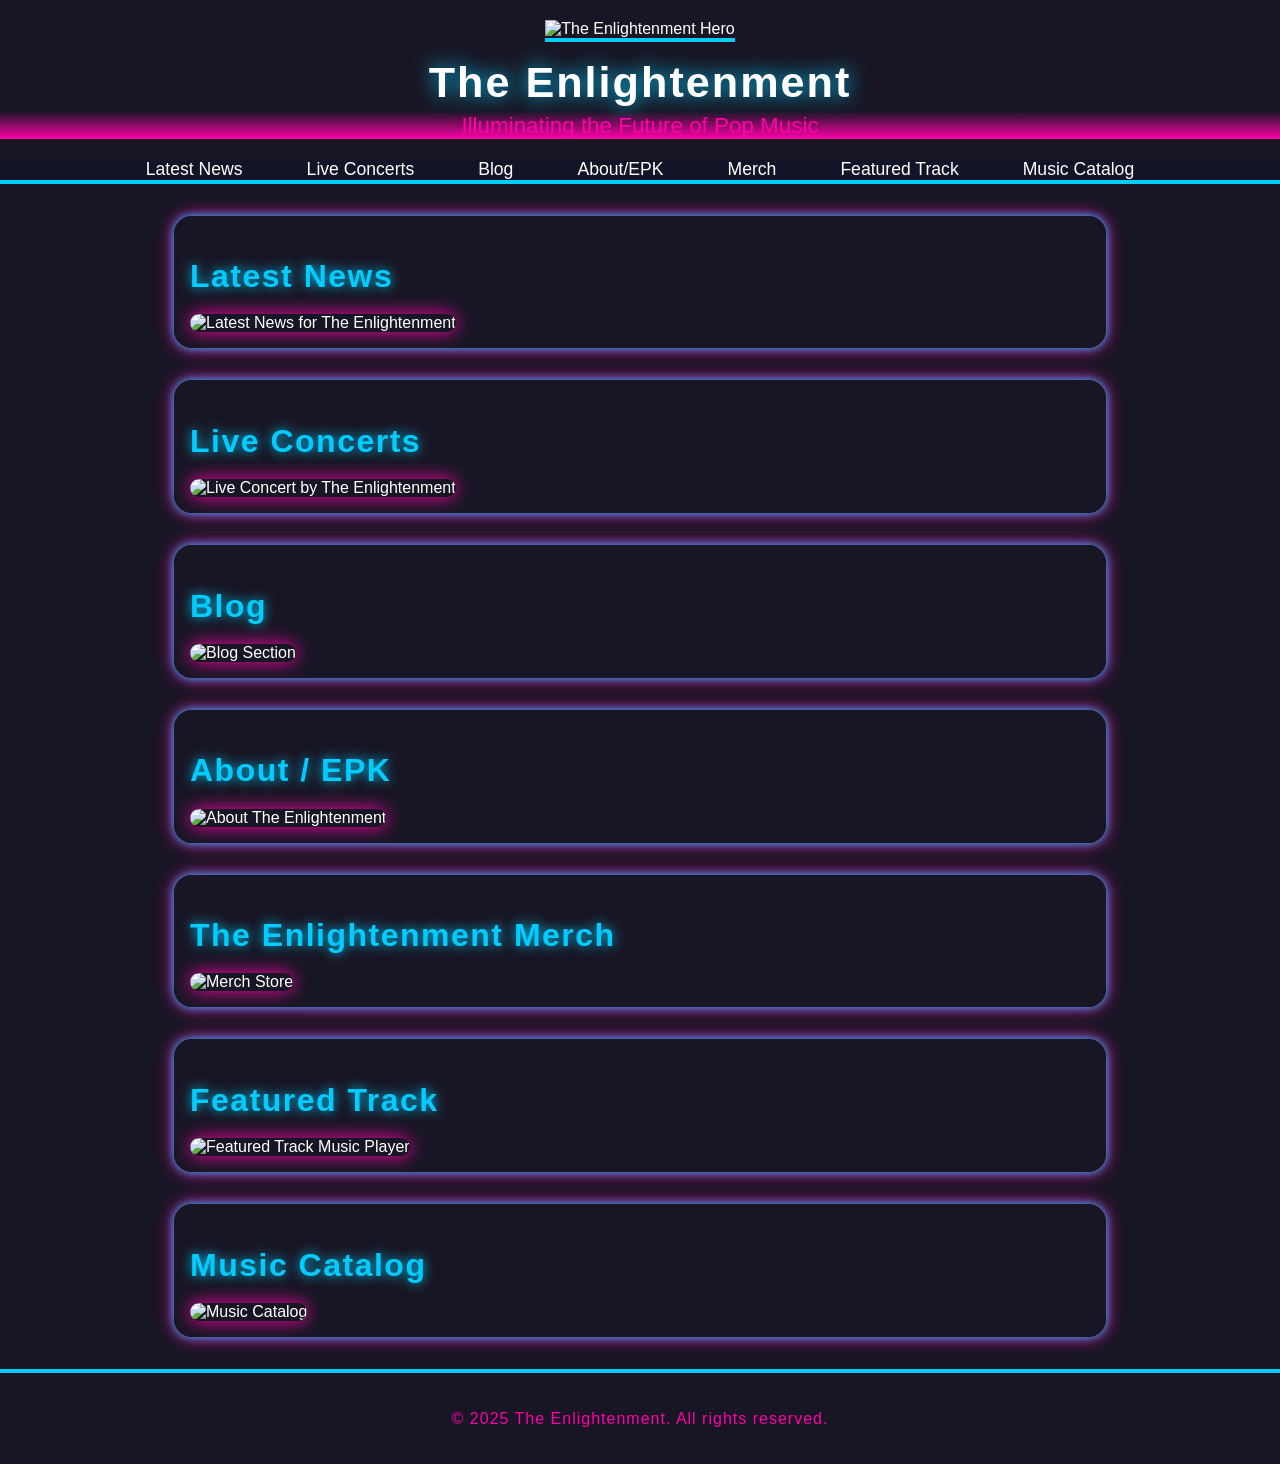
==== index.html @ 99593172 "Add files via upload" ====
<!DOCTYPE html>
<html lang="en">
<head>
  <meta charset="UTF-8">
  <meta name="viewport" content="width=device-width, initial-scale=1.0">
  <title>The Enlightenment | Official Artist Site</title>
  <link rel="stylesheet" href="style.css">
</head>
<body>
  <!-- Hero Section -->
  <header class="hero" role="banner">
    <img src="hero_section.jpg" alt="The Enlightenment Hero" class="hero-img" />
    <h1 class="hero-title">The Enlightenment</h1>
    <p class="hero-subtitle">Illuminating the Future of Pop Music</p>
  </header>

  <!-- Main Navigation -->
  <nav class="main-nav" role="navigation" aria-label="Main">
    <ul>
      <li><a href="#news">Latest News</a></li>
      <li><a href="#livestream">Live Concerts</a></li>
      <li><a href="#blog">Blog</a></li>
      <li><a href="#about">About/EPK</a></li>
      <li><a href="#merch">Merch</a></li>
      <li><a href="#featured-track">Featured Track</a></li>
      <li><a href="#music-catalog">Music Catalog</a></li>
    </ul>
  </nav>

  <!-- Latest News -->
  <section id="news" class="section news-section" aria-labelledby="news-title">
    <h2 id="news-title">Latest News</h2>
    <img src="latest_news.jpg" alt="Latest News for The Enlightenment" class="section-img" />
  </section>

  <!-- Livestream/Concert -->
  <section id="livestream" class="section livestream-section" aria-labelledby="livestream-title">
    <h2 id="livestream-title">Live Concerts</h2>
    <img src="livestream_secti.jpg" alt="Live Concert by The Enlightenment" class="section-img" />
  </section>

  <!-- Blog -->
  <section id="blog" class="section blog-section" aria-labelledby="blog-title">
    <h2 id="blog-title">Blog</h2>
    <img src="blog_section.jpg" alt="Blog Section" class="section-img" />
  </section>

  <!-- About/EPK -->
  <section id="about" class="section about-section" aria-labelledby="about-title">
    <h2 id="about-title">About / EPK</h2>
    <img src="about_epk.jpg" alt="About The Enlightenment" class="section-img" />
  </section>

  <!-- Merch Store -->
  <section id="merch" class="section merch-section" aria-labelledby="merch-title">
    <h2 id="merch-title">The Enlightenment Merch</h2>
    <img src="merch_store.jpg" alt="Merch Store" class="section-img" />
  </section>

  <!-- Featured Track / Music Player -->
  <section id="featured-track" class="section track-section" aria-labelledby="track-title">
    <h2 id="track-title">Featured Track</h2>
    <img src="featured_track.jpg" alt="Featured Track Music Player" class="section-img" />
  </section>

  <!-- Music Catalog -->
  <section id="music-catalog" class="section catalog-section" aria-labelledby="catalog-title">
    <h2 id="catalog-title">Music Catalog</h2>
    <img src="music_catalog.jpg" alt="Music Catalog" class="section-img" />
  </section>

  <!-- Footer -->
  <footer class="footer" role="contentinfo">
    <p>© 2025 The Enlightenment. All rights reserved.</p>
  </footer>
</body>
</html>
---- style.css ----
:root {
  --primary-pink: #ff00a9;
  --primary-blue: #02ccfe;
  --bg-dark: #181624;
  --white: #fff;
  --border-neon: 4px solid var(--primary-blue);
}

body {
  margin: 0;
  font-family: 'Montserrat', 'Roboto', sans-serif;
  background: var(--bg-dark);
  color: var(--white);
  min-width: 320px;
}

.hero {
  position: relative;
  text-align: center;
  color: var(--white);
  padding-top: 20px;
  background: linear-gradient(180deg, #181624 80%, var(--primary-pink) 100%);
}

.hero-img {
  max-width: 100vw;
  width: 100%;
  height: auto;
  border-bottom: var(--border-neon);
}

.hero-title {
  font-size: 2.7rem;
  margin: 1rem 0 0 0;
  font-weight: 700;
  letter-spacing: 2px;
  text-shadow: 0 0 20px var(--primary-blue);
}

.hero-subtitle {
  font-size: 1.4rem;
  margin: 0.4rem 0 1.2rem 0;
  color: var(--primary-pink);
}

.main-nav {
  background: rgba(20, 20, 40, 0.9);
  display: flex;
  justify-content: center;
  border-bottom: var(--border-neon);
}

.main-nav ul {
  display: flex;
  list-style: none;
  padding: 0;
  margin: 0;
  flex-wrap: wrap;
}

.main-nav li {
  margin: 0 1rem;
}

.main-nav a {
  color: var(--white);
  text-decoration: none;
  font-size: 1.1rem;
  padding: 0.6rem 1rem;
  transition: background 0.2s, color 0.2s;
  border-radius: 8px;
}

.main-nav a:hover,
.main-nav a:focus {
  background: var(--primary-pink);
  color: #181624;
  outline: none;
}

.section {
  max-width: 900px;
  margin: 2rem auto;
  padding: 1rem;
  background: rgba(24, 22, 36, 0.92);
  border-radius: 18px;
  box-shadow: 0 0 10px var(--primary-blue), 0 0 18px var(--primary-pink);
}

.section-img {
  width: 100%;
  height: auto;
  border-radius: 16px;
  margin-top: 0.7rem;
  box-shadow: 0 0 18px var(--primary-pink);
}

h2 {
  font-size: 2rem;
  color: var(--primary-blue);
  margin-bottom: 0.5rem;
  letter-spacing: 1.5px;
  text-shadow: 0 0 12px var(--primary-blue);
}

.footer {
  text-align: center;
  padding: 1.3rem 0;
  color: var(--primary-pink);
  font-size: 1rem;
  background: #181624;
  letter-spacing: 1px;
  margin-top: 2rem;
  border-top: var(--border-neon);
}

/* Responsive Styles */
@media (max-width: 900px) {
  .section {
    max-width: 98vw;
    margin: 1rem auto;
    padding: 0.5rem;
  }
}

@media (max-width: 600px) {
  .hero-title {
    font-size: 2rem;
  }
  h2 {
    font-size: 1.3rem;
  }
  .main-nav {
    font-size: 0.95rem;
  }
  .main-nav ul {
    flex-direction: column;
    align-items: center;
  }
  .main-nav li {
    margin: 0.5rem 0;
  }
  .section-img {
    border-radius: 10px;
  }
}
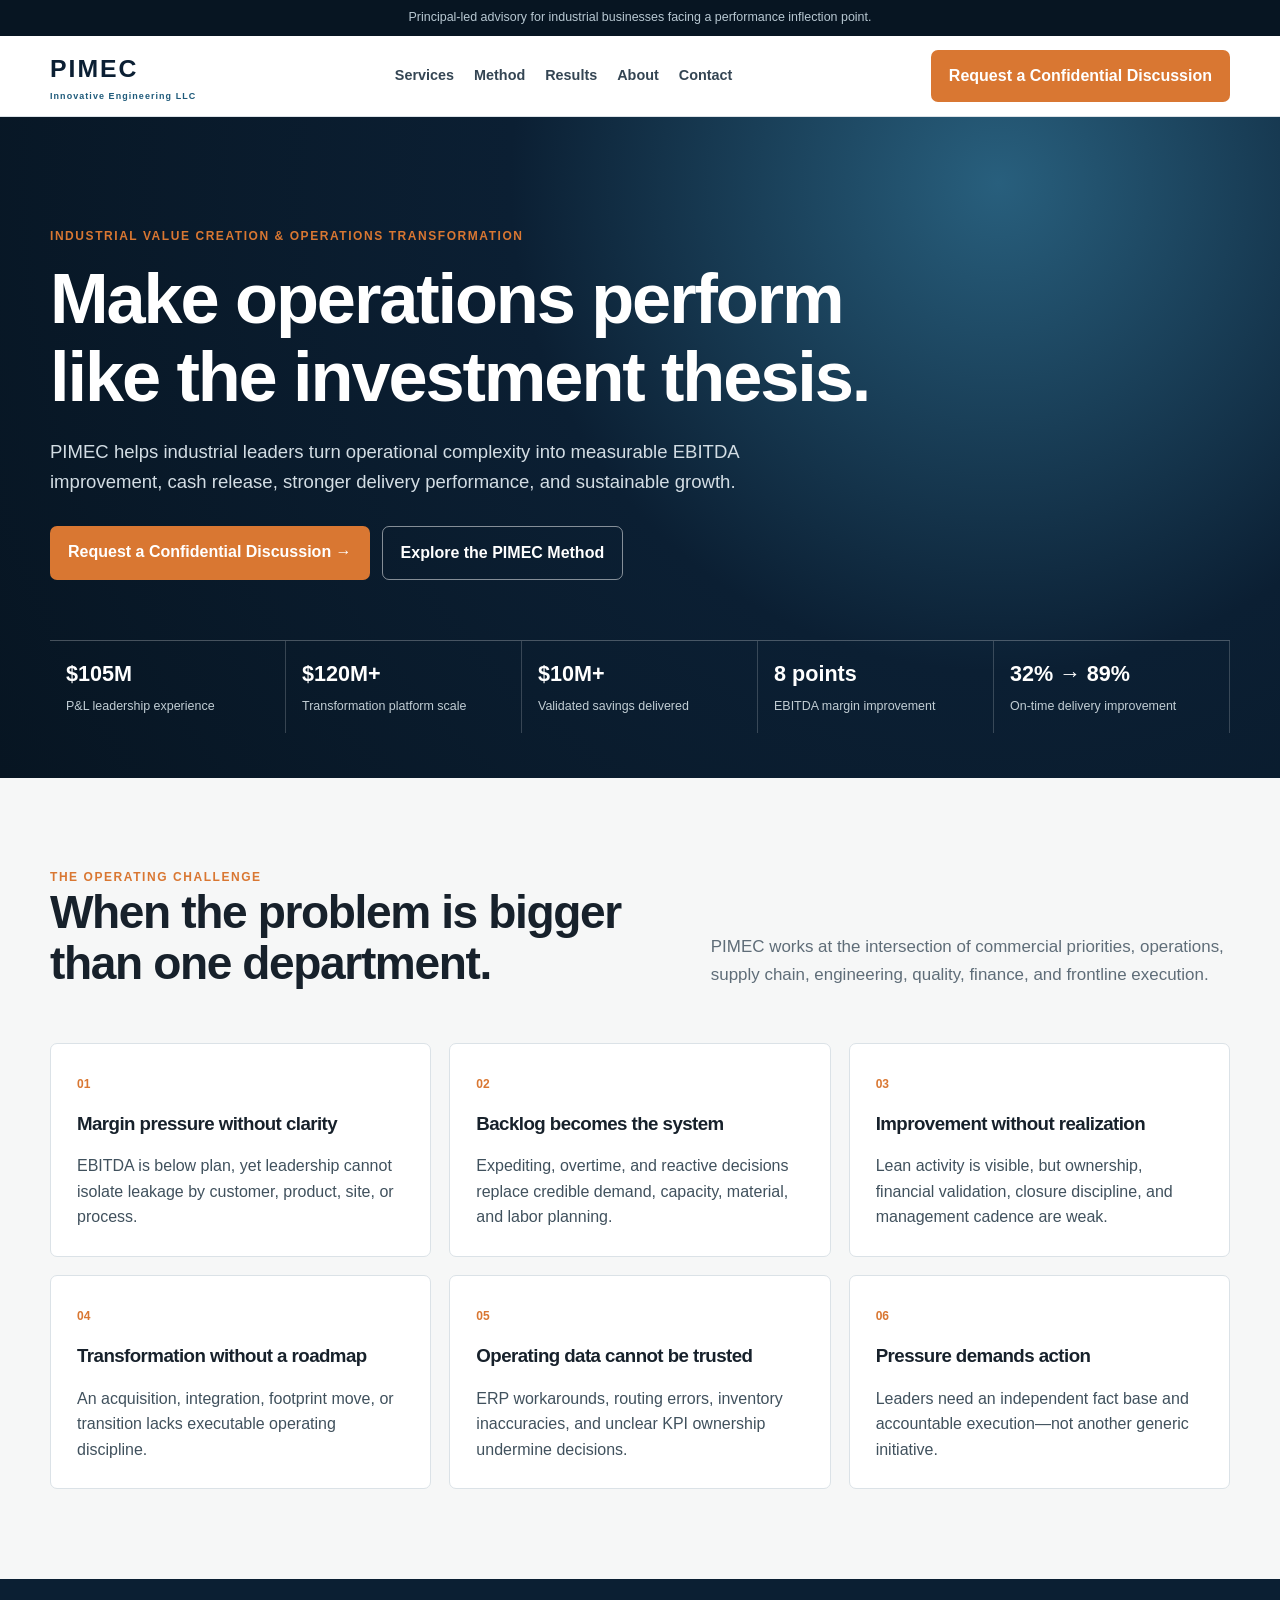
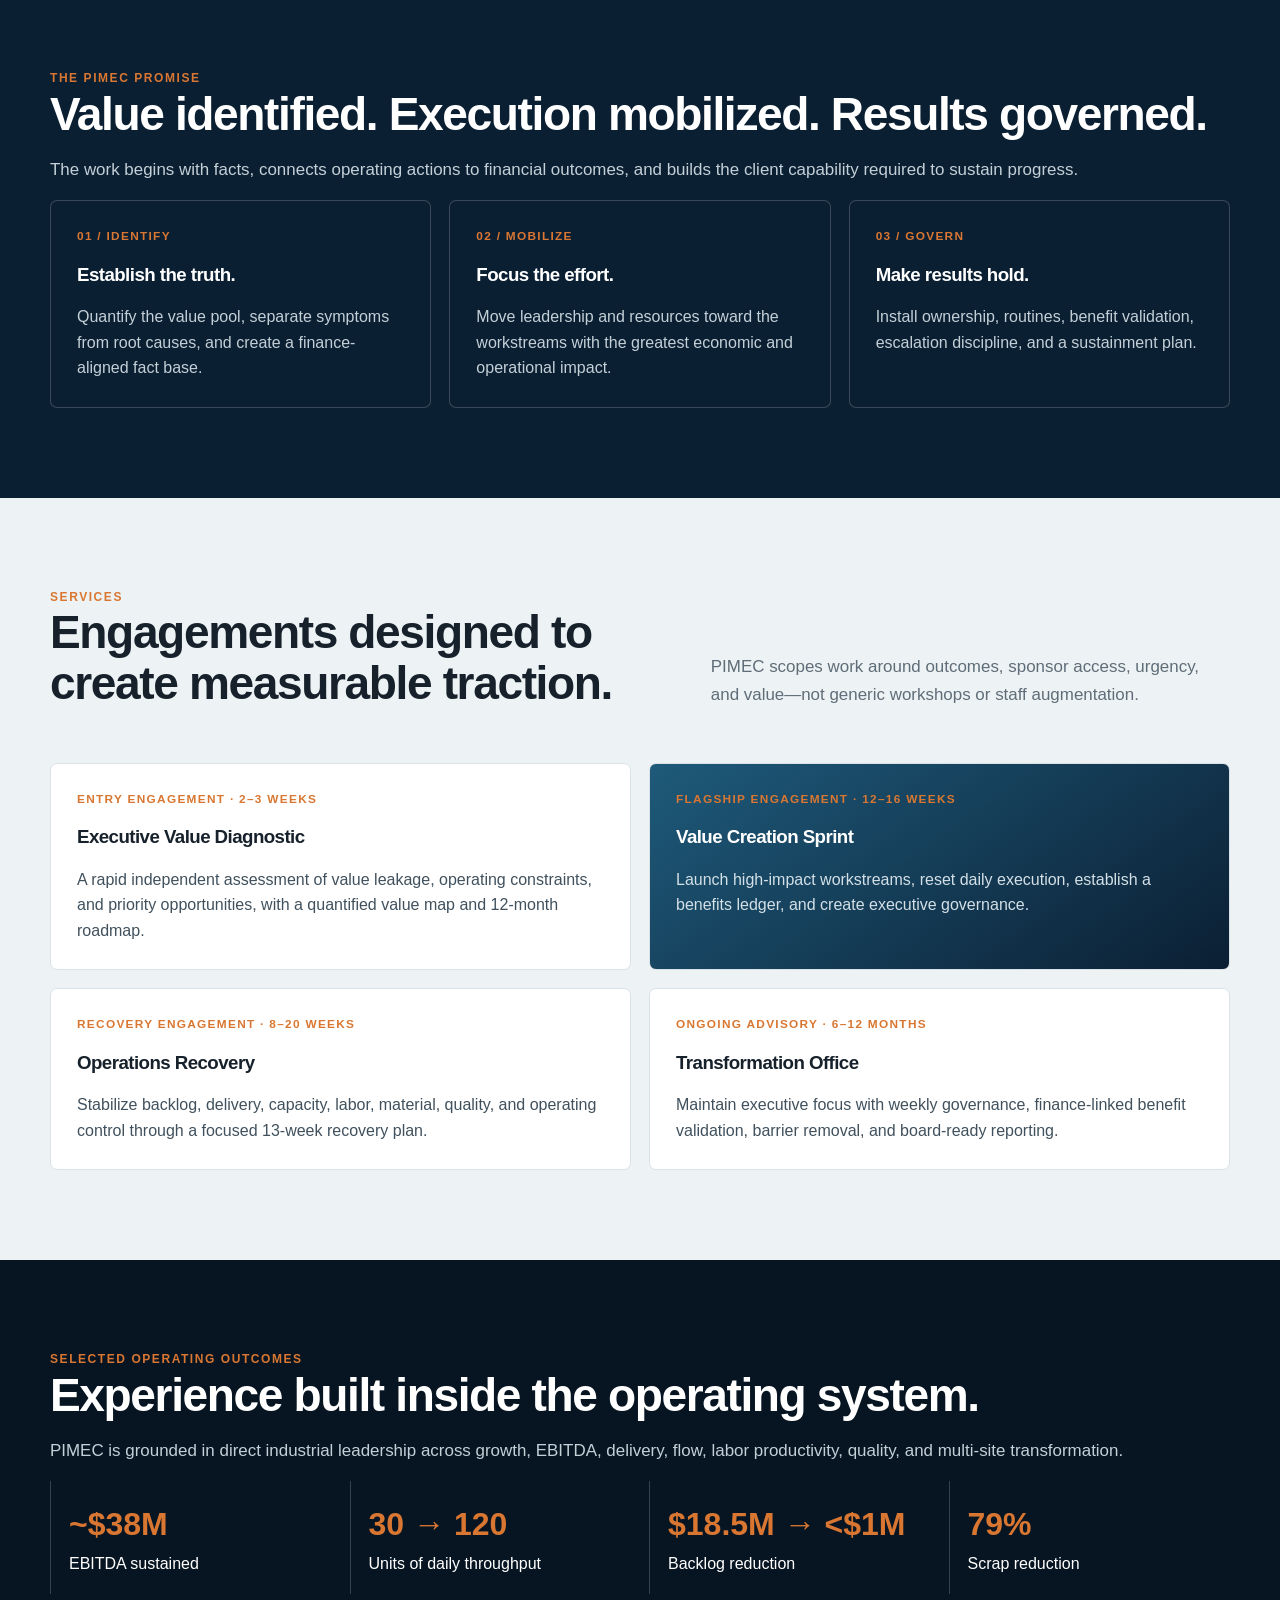
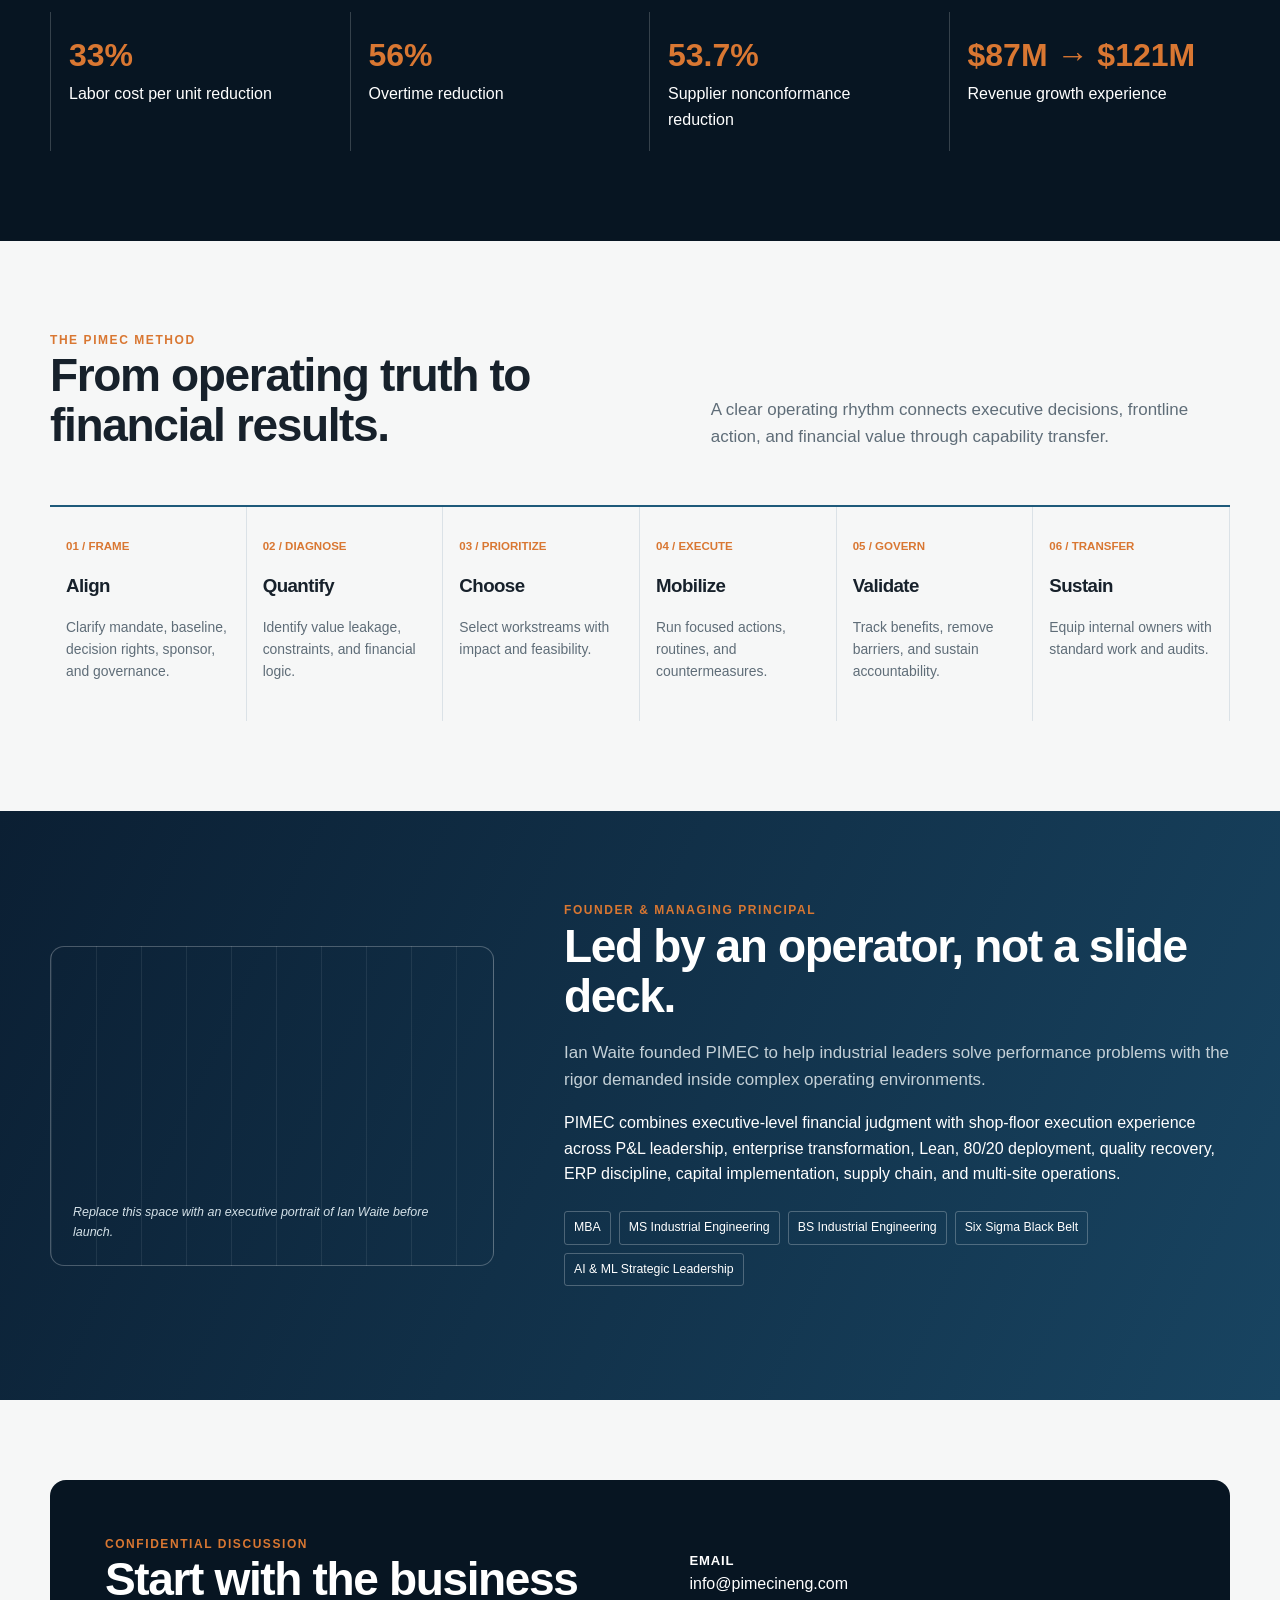
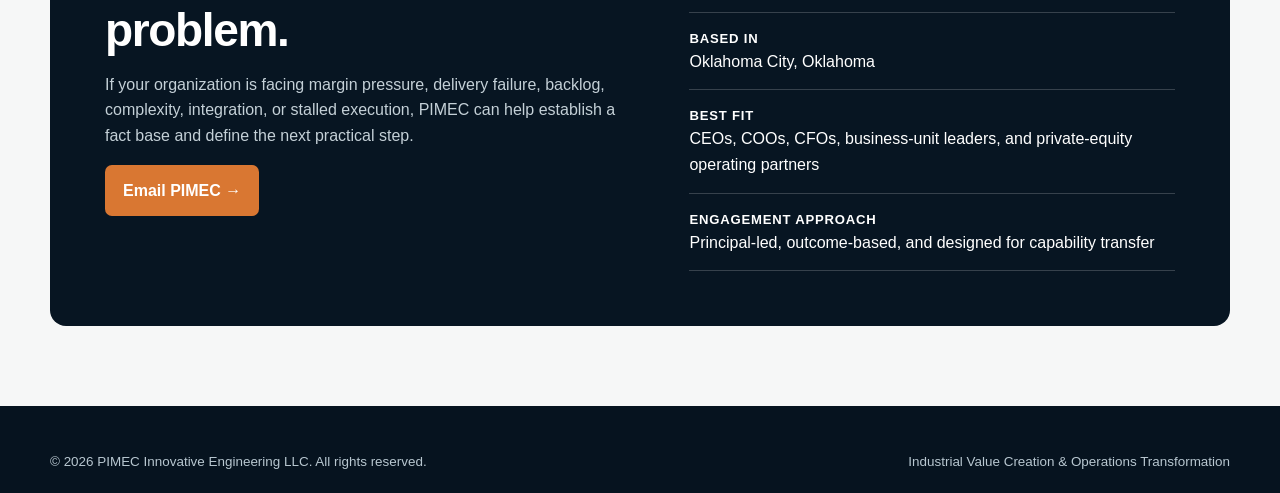
==== commit 7a7bea2f: "Publish PIMEC operations transformation website" ====
--- a/index.html
+++ b/index.html
@@ -1,77 +1 @@
-<!DOCTYPE html>
-<html lang="en">
-<head>
-  <meta charset="UTF-8">
-  <meta name="viewport" content="width=device-width, initial-scale=1.0">
-  <title>The Enlightenment | Official Artist Site</title>
-  <link rel="stylesheet" href="style.css">
-</head>
-<body>
-  <!-- Hero Section -->
-  <header class="hero" role="banner">
-    <img src="hero_section.jpg" alt="The Enlightenment Hero" class="hero-img" />
-    <h1 class="hero-title">The Enlightenment</h1>
-    <p class="hero-subtitle">Illuminating the Future of Pop Music</p>
-  </header>
-
-  <!-- Main Navigation -->
-  <nav class="main-nav" role="navigation" aria-label="Main">
-    <ul>
-      <li><a href="#news">Latest News</a></li>
-      <li><a href="#livestream">Live Concerts</a></li>
-      <li><a href="#blog">Blog</a></li>
-      <li><a href="#about">About/EPK</a></li>
-      <li><a href="#merch">Merch</a></li>
-      <li><a href="#featured-track">Featured Track</a></li>
-      <li><a href="#music-catalog">Music Catalog</a></li>
-    </ul>
-  </nav>
-
-  <!-- Latest News -->
-  <section id="news" class="section news-section" aria-labelledby="news-title">
-    <h2 id="news-title">Latest News</h2>
-    <img src="latest_news.jpg" alt="Latest News for The Enlightenment" class="section-img" />
-  </section>
-
-  <!-- Livestream/Concert -->
-  <section id="livestream" class="section livestream-section" aria-labelledby="livestream-title">
-    <h2 id="livestream-title">Live Concerts</h2>
-    <img src="livestream_secti.jpg" alt="Live Concert by The Enlightenment" class="section-img" />
-  </section>
-
-  <!-- Blog -->
-  <section id="blog" class="section blog-section" aria-labelledby="blog-title">
-    <h2 id="blog-title">Blog</h2>
-    <img src="blog_section.jpg" alt="Blog Section" class="section-img" />
-  </section>
-
-  <!-- About/EPK -->
-  <section id="about" class="section about-section" aria-labelledby="about-title">
-    <h2 id="about-title">About / EPK</h2>
-    <img src="about_epk.jpg" alt="About The Enlightenment" class="section-img" />
-  </section>
-
-  <!-- Merch Store -->
-  <section id="merch" class="section merch-section" aria-labelledby="merch-title">
-    <h2 id="merch-title">The Enlightenment Merch</h2>
-    <img src="merch_store.jpg" alt="Merch Store" class="section-img" />
-  </section>
-
-  <!-- Featured Track / Music Player -->
-  <section id="featured-track" class="section track-section" aria-labelledby="track-title">
-    <h2 id="track-title">Featured Track</h2>
-    <img src="featured_track.jpg" alt="Featured Track Music Player" class="section-img" />
-  </section>
-
-  <!-- Music Catalog -->
-  <section id="music-catalog" class="section catalog-section" aria-labelledby="catalog-title">
-    <h2 id="catalog-title">Music Catalog</h2>
-    <img src="music_catalog.jpg" alt="Music Catalog" class="section-img" />
-  </section>
-
-  <!-- Footer -->
-  <footer class="footer" role="contentinfo">
-    <p>© 2025 The Enlightenment. All rights reserved.</p>
-  </footer>
-</body>
-</html>
+<!doctype html><html lang="en"><head><meta charset="utf-8"><meta name="viewport" content="width=device-width,initial-scale=1"><meta name="description" content="PIMEC Innovative Engineering LLC helps industrial leaders turn operational complexity into measurable EBITDA, cash, delivery, and growth improvement."><meta name="theme-color" content="#0b1f33"><meta property="og:title" content="PIMEC | Industrial Value Creation & Operations Transformation"><meta property="og:description" content="Principal-led advisory for industrial value creation, operations recovery, and transformation execution."><meta property="og:type" content="website"><meta property="og:url" content="https://www.pimecineng.com/"><link rel="canonical" href="https://www.pimecineng.com/"><title>PIMEC | Industrial Value Creation & Operations Transformation</title><style>:root{--navy:#0b1f33;--deep:#071522;--steel:#1e5a7a;--copper:#d97732;--ink:#17212b;--muted:#5f6d78;--line:#dbe2e7;--paper:#f6f7f7;--white:#fff;--max:1180px}*{box-sizing:border-box}html{scroll-behavior:smooth}body{margin:0;color:var(--ink);background:var(--paper);font-family:Inter,Arial,sans-serif;line-height:1.6}a{color:inherit;text-decoration:none}.container{width:min(calc(100% - 40px),var(--max));margin:auto}.top{background:var(--deep);color:#b8c8d2;font-size:.78rem;text-align:center;padding:8px}.header{position:sticky;top:0;z-index:10;background:#fff;border-bottom:1px solid var(--line)}.nav{min-height:80px;display:flex;align-items:center;justify-content:space-between;gap:24px}.brand{font-weight:900;letter-spacing:.08em;font-size:1.55rem;color:var(--navy)}.brand small{display:block;color:var(--steel);font-size:.56rem;letter-spacing:.12em}.links{display:flex;gap:20px;font-size:.9rem;font-weight:700;color:#344553}.links a:hover{color:var(--copper)}.button{display:inline-block;background:var(--copper);color:#fff;border-radius:7px;padding:13px 18px;font-weight:800}.hero{color:#fff;background:radial-gradient(circle at 78% 10%,#285f7d,var(--navy) 42%,var(--deep));padding:110px 0 45px}.eyebrow{color:var(--copper);font-weight:900;font-size:.75rem;letter-spacing:.13em;text-transform:uppercase}h1,h2,h3{line-height:1.1;letter-spacing:-.03em}h1{font-size:clamp(2.6rem,5.5vw,5rem);max-width:900px;margin:14px 0 22px}h2{font-size:clamp(2rem,3.6vw,3.2rem);margin:0 0 16px}.lead{font-size:1.16rem;max-width:740px;color:#d3dde4}.actions{display:flex;gap:12px;flex-wrap:wrap;margin-top:30px}.outline{background:transparent;border:1px solid rgba(255,255,255,.5)}.metrics{display:grid;grid-template-columns:repeat(5,1fr);margin-top:60px;border-top:1px solid #ffffff40}.metric{padding:16px;border-right:1px solid #ffffff30}.metric strong{font-size:1.35rem;display:block}.metric span{font-size:.78rem;color:#c1cdd4}section{padding:90px 0}.heading{display:grid;grid-template-columns:1fr .85fr;gap:50px;align-items:end;margin-bottom:38px}.muted{color:var(--muted);font-size:1.06rem}.grid{display:grid;gap:18px}.problems{grid-template-columns:repeat(3,1fr)}.card{background:#fff;border:1px solid var(--line);padding:26px;border-radius:7px}.card p{color:#40515d;margin-bottom:0}.number{color:var(--copper);font-size:.75rem;font-weight:900}.promise{background:var(--navy);color:#fff}.promise .muted{color:#c4d0d7}.three{grid-template-columns:repeat(3,1fr)}.promise .card{background:var(--navy);border-color:#ffffff30}.promise .card p{color:#c4d0d7}.services{background:#edf2f4}.two{grid-template-columns:repeat(2,1fr)}.featured{background:linear-gradient(145deg,#1e5a7a,#0b1f33);color:#fff}.featured p{color:#d3e0e7}.label{color:var(--copper);font-size:.74rem;font-weight:900;letter-spacing:.11em;text-transform:uppercase}.results{background:var(--deep);color:#fff}.results .muted{color:#c4d0d7}.four{grid-template-columns:repeat(4,1fr)}.result{border-left:1px solid #ffffff30;padding:18px}.result strong{display:block;color:var(--copper);font-size:2rem}.method{display:grid;grid-template-columns:repeat(6,1fr);border-top:2px solid var(--steel)}.step{padding:25px 16px;border-right:1px solid var(--line)}.step span{color:var(--copper);font-size:.72rem;font-weight:900}.step p{color:var(--muted);font-size:.87rem}.about{background:linear-gradient(115deg,var(--navy),#184461);color:#fff}.about-grid{display:grid;grid-template-columns:.8fr 1.2fr;gap:70px;align-items:center}.portrait{min-height:320px;border:1px solid #ffffff40;border-radius:14px;padding:22px;display:flex;align-items:end;background:repeating-linear-gradient(90deg,#ffffff14 0 1px,transparent 1px 45px);color:#d4e1e8;font-size:.78rem;font-style:italic}.about .muted{color:#c4d0d7}.tags{display:flex;flex-wrap:wrap;gap:8px;margin:24px 0}.tag{border:1px solid #ffffff40;padding:6px 9px;font-size:.77rem;border-radius:3px}.contact{padding:80px 0}.contactbox{padding:55px;background:var(--deep);color:#fff;border-radius:16px;display:grid;grid-template-columns:1fr .9fr;gap:45px}.contactbox p{color:#c4d0d7}.contactlist div{padding:15px 0;border-bottom:1px solid #ffffff30}.contactlist strong{display:block;font-size:.82rem;text-transform:uppercase;letter-spacing:.06em}footer{background:#06131f;color:#b8c7d0;padding:45px 0 20px}.foot{display:flex;justify-content:space-between;gap:20px;flex-wrap:wrap;font-size:.84rem}@media(max-width:850px){.links{display:none}.metrics,.problems,.four{grid-template-columns:repeat(2,1fr)}.heading,.about-grid,.contactbox{grid-template-columns:1fr}.three,.two{grid-template-columns:1fr}.method{grid-template-columns:repeat(3,1fr)}}@media(max-width:560px){.container{width:min(calc(100% - 28px),var(--max))}.metrics,.problems,.four,.method{grid-template-columns:1fr}.hero{padding-top:75px}.metric{border-bottom:1px solid #ffffff30}section{padding:65px 0}.contactbox{padding:30px}}</style></head><body><div class="top">Principal-led advisory for industrial businesses facing a performance inflection point.</div><header class="header"><div class="container nav"><a class="brand" href="#top">PIMEC<small>Innovative Engineering LLC</small></a><nav class="links"><a href="#services">Services</a><a href="#method">Method</a><a href="#results">Results</a><a href="#about">About</a><a href="#contact">Contact</a></nav><a class="button" href="#contact">Request a Confidential Discussion</a></div></header><main id="top"><section class="hero"><div class="container"><div class="eyebrow">Industrial Value Creation & Operations Transformation</div><h1>Make operations perform like the investment thesis.</h1><p class="lead">PIMEC helps industrial leaders turn operational complexity into measurable EBITDA improvement, cash release, stronger delivery performance, and sustainable growth.</p><div class="actions"><a class="button" href="#contact">Request a Confidential Discussion →</a><a class="button outline" href="#method">Explore the PIMEC Method</a></div><div class="metrics"><div class="metric"><strong>$105M</strong><span>P&L leadership experience</span></div><div class="metric"><strong>$120M+</strong><span>Transformation platform scale</span></div><div class="metric"><strong>$10M+</strong><span>Validated savings delivered</span></div><div class="metric"><strong>8 points</strong><span>EBITDA margin improvement</span></div><div class="metric"><strong>32% → 89%</strong><span>On-time delivery improvement</span></div></div></div></section><section><div class="container"><div class="heading"><div><div class="eyebrow">The operating challenge</div><h2>When the problem is bigger than one department.</h2></div><p class="muted">PIMEC works at the intersection of commercial priorities, operations, supply chain, engineering, quality, finance, and frontline execution.</p></div><div class="grid problems"><article class="card"><span class="number">01</span><h3>Margin pressure without clarity</h3><p>EBITDA is below plan, yet leadership cannot isolate leakage by customer, product, site, or process.</p></article><article class="card"><span class="number">02</span><h3>Backlog becomes the system</h3><p>Expediting, overtime, and reactive decisions replace credible demand, capacity, material, and labor planning.</p></article><article class="card"><span class="number">03</span><h3>Improvement without realization</h3><p>Lean activity is visible, but ownership, financial validation, closure discipline, and management cadence are weak.</p></article><article class="card"><span class="number">04</span><h3>Transformation without a roadmap</h3><p>An acquisition, integration, footprint move, or transition lacks executable operating discipline.</p></article><article class="card"><span class="number">05</span><h3>Operating data cannot be trusted</h3><p>ERP workarounds, routing errors, inventory inaccuracies, and unclear KPI ownership undermine decisions.</p></article><article class="card"><span class="number">06</span><h3>Pressure demands action</h3><p>Leaders need an independent fact base and accountable execution—not another generic initiative.</p></article></div></div></section><section class="promise"><div class="container"><div class="eyebrow">The PIMEC promise</div><h2>Value identified. Execution mobilized. Results governed.</h2><p class="muted">The work begins with facts, connects operating actions to financial outcomes, and builds the client capability required to sustain progress.</p><div class="grid three"><article class="card"><div class="label">01 / Identify</div><h3>Establish the truth.</h3><p>Quantify the value pool, separate symptoms from root causes, and create a finance-aligned fact base.</p></article><article class="card"><div class="label">02 / Mobilize</div><h3>Focus the effort.</h3><p>Move leadership and resources toward the workstreams with the greatest economic and operational impact.</p></article><article class="card"><div class="label">03 / Govern</div><h3>Make results hold.</h3><p>Install ownership, routines, benefit validation, escalation discipline, and a sustainment plan.</p></article></div></div></section><section class="services" id="services"><div class="container"><div class="heading"><div><div class="eyebrow">Services</div><h2>Engagements designed to create measurable traction.</h2></div><p class="muted">PIMEC scopes work around outcomes, sponsor access, urgency, and value—not generic workshops or staff augmentation.</p></div><div class="grid two"><article class="card"><div class="label">Entry engagement · 2–3 weeks</div><h3>Executive Value Diagnostic</h3><p>A rapid independent assessment of value leakage, operating constraints, and priority opportunities, with a quantified value map and 12-month roadmap.</p></article><article class="card featured"><div class="label">Flagship engagement · 12–16 weeks</div><h3>Value Creation Sprint</h3><p>Launch high-impact workstreams, reset daily execution, establish a benefits ledger, and create executive governance.</p></article><article class="card"><div class="label">Recovery engagement · 8–20 weeks</div><h3>Operations Recovery</h3><p>Stabilize backlog, delivery, capacity, labor, material, quality, and operating control through a focused 13-week recovery plan.</p></article><article class="card"><div class="label">Ongoing advisory · 6–12 months</div><h3>Transformation Office</h3><p>Maintain executive focus with weekly governance, finance-linked benefit validation, barrier removal, and board-ready reporting.</p></article></div></div></section><section class="results" id="results"><div class="container"><div class="eyebrow">Selected operating outcomes</div><h2>Experience built inside the operating system.</h2><p class="muted">PIMEC is grounded in direct industrial leadership across growth, EBITDA, delivery, flow, labor productivity, quality, and multi-site transformation.</p><div class="grid four"><div class="result"><strong>~$38M</strong><span>EBITDA sustained</span></div><div class="result"><strong>30 → 120</strong><span>Units of daily throughput</span></div><div class="result"><strong>$18.5M → &lt;$1M</strong><span>Backlog reduction</span></div><div class="result"><strong>79%</strong><span>Scrap reduction</span></div><div class="result"><strong>33%</strong><span>Labor cost per unit reduction</span></div><div class="result"><strong>56%</strong><span>Overtime reduction</span></div><div class="result"><strong>53.7%</strong><span>Supplier nonconformance reduction</span></div><div class="result"><strong>$87M → $121M</strong><span>Revenue growth experience</span></div></div></div></section><section id="method"><div class="container"><div class="heading"><div><div class="eyebrow">The PIMEC method</div><h2>From operating truth to financial results.</h2></div><p class="muted">A clear operating rhythm connects executive decisions, frontline action, and financial value through capability transfer.</p></div><div class="method"><article class="step"><span>01 / FRAME</span><h3>Align</h3><p>Clarify mandate, baseline, decision rights, sponsor, and governance.</p></article><article class="step"><span>02 / DIAGNOSE</span><h3>Quantify</h3><p>Identify value leakage, constraints, and financial logic.</p></article><article class="step"><span>03 / PRIORITIZE</span><h3>Choose</h3><p>Select workstreams with impact and feasibility.</p></article><article class="step"><span>04 / EXECUTE</span><h3>Mobilize</h3><p>Run focused actions, routines, and countermeasures.</p></article><article class="step"><span>05 / GOVERN</span><h3>Validate</h3><p>Track benefits, remove barriers, and sustain accountability.</p></article><article class="step"><span>06 / TRANSFER</span><h3>Sustain</h3><p>Equip internal owners with standard work and audits.</p></article></div></div></section><section class="about" id="about"><div class="container about-grid"><div class="portrait">Replace this space with an executive portrait of Ian Waite before launch.</div><div><div class="eyebrow">Founder & Managing Principal</div><h2>Led by an operator, not a slide deck.</h2><p class="muted">Ian Waite founded PIMEC to help industrial leaders solve performance problems with the rigor demanded inside complex operating environments.</p><p>PIMEC combines executive-level financial judgment with shop-floor execution experience across P&L leadership, enterprise transformation, Lean, 80/20 deployment, quality recovery, ERP discipline, capital implementation, supply chain, and multi-site operations.</p><div class="tags"><span class="tag">MBA</span><span class="tag">MS Industrial Engineering</span><span class="tag">BS Industrial Engineering</span><span class="tag">Six Sigma Black Belt</span><span class="tag">AI & ML Strategic Leadership</span></div></div></div></section><section class="contact" id="contact"><div class="container"><div class="contactbox"><div><div class="eyebrow">Confidential discussion</div><h2>Start with the business problem.</h2><p>If your organization is facing margin pressure, delivery failure, backlog, complexity, integration, or stalled execution, PIMEC can help establish a fact base and define the next practical step.</p><a class="button" href="mailto:info@pimecineng.com?subject=Confidential%20PIMEC%20Discussion">Email PIMEC →</a></div><div class="contactlist"><div><strong>Email</strong><a href="mailto:info@pimecineng.com">info@pimecineng.com</a></div><div><strong>Based in</strong>Oklahoma City, Oklahoma</div><div><strong>Best fit</strong>CEOs, COOs, CFOs, business-unit leaders, and private-equity operating partners</div><div><strong>Engagement approach</strong>Principal-led, outcome-based, and designed for capability transfer</div></div></div></div></section></main><footer><div class="container foot"><span>© 2026 PIMEC Innovative Engineering LLC. All rights reserved.</span><span>Industrial Value Creation & Operations Transformation</span></div></footer></body></html>
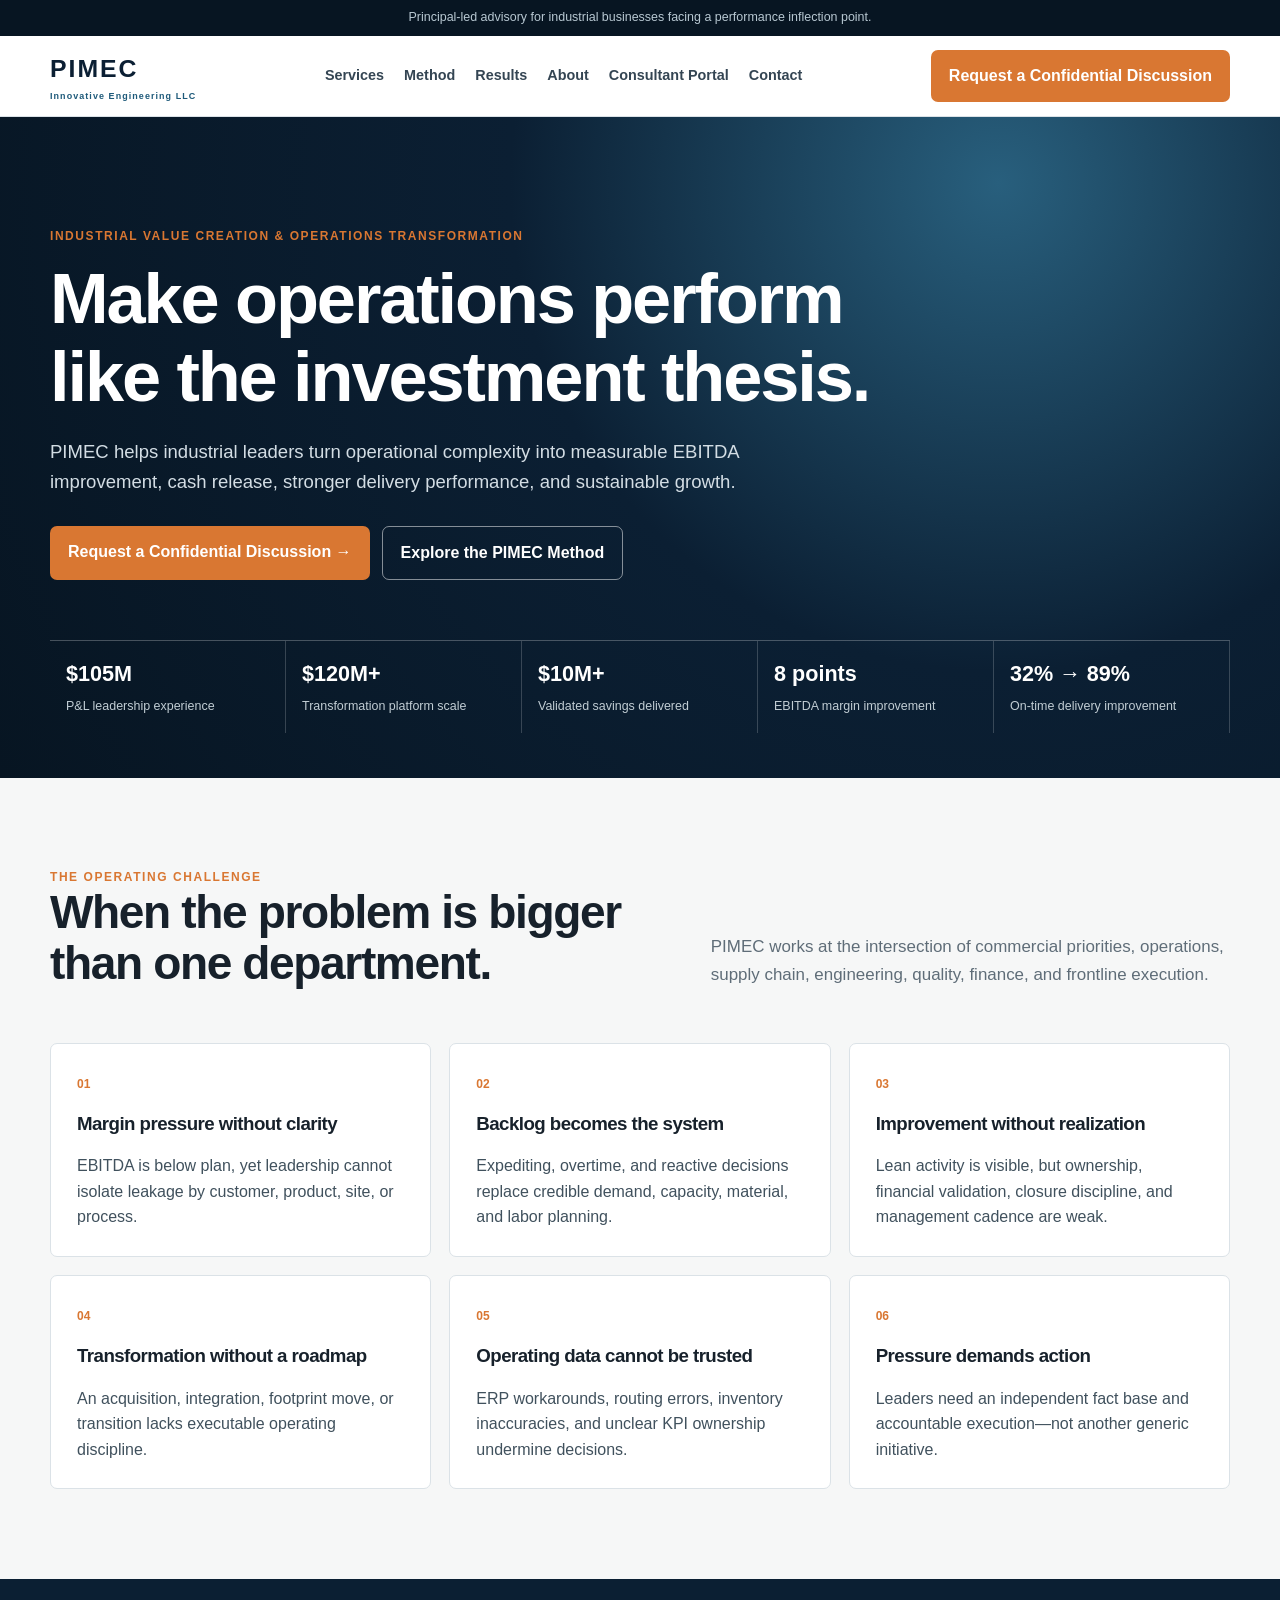
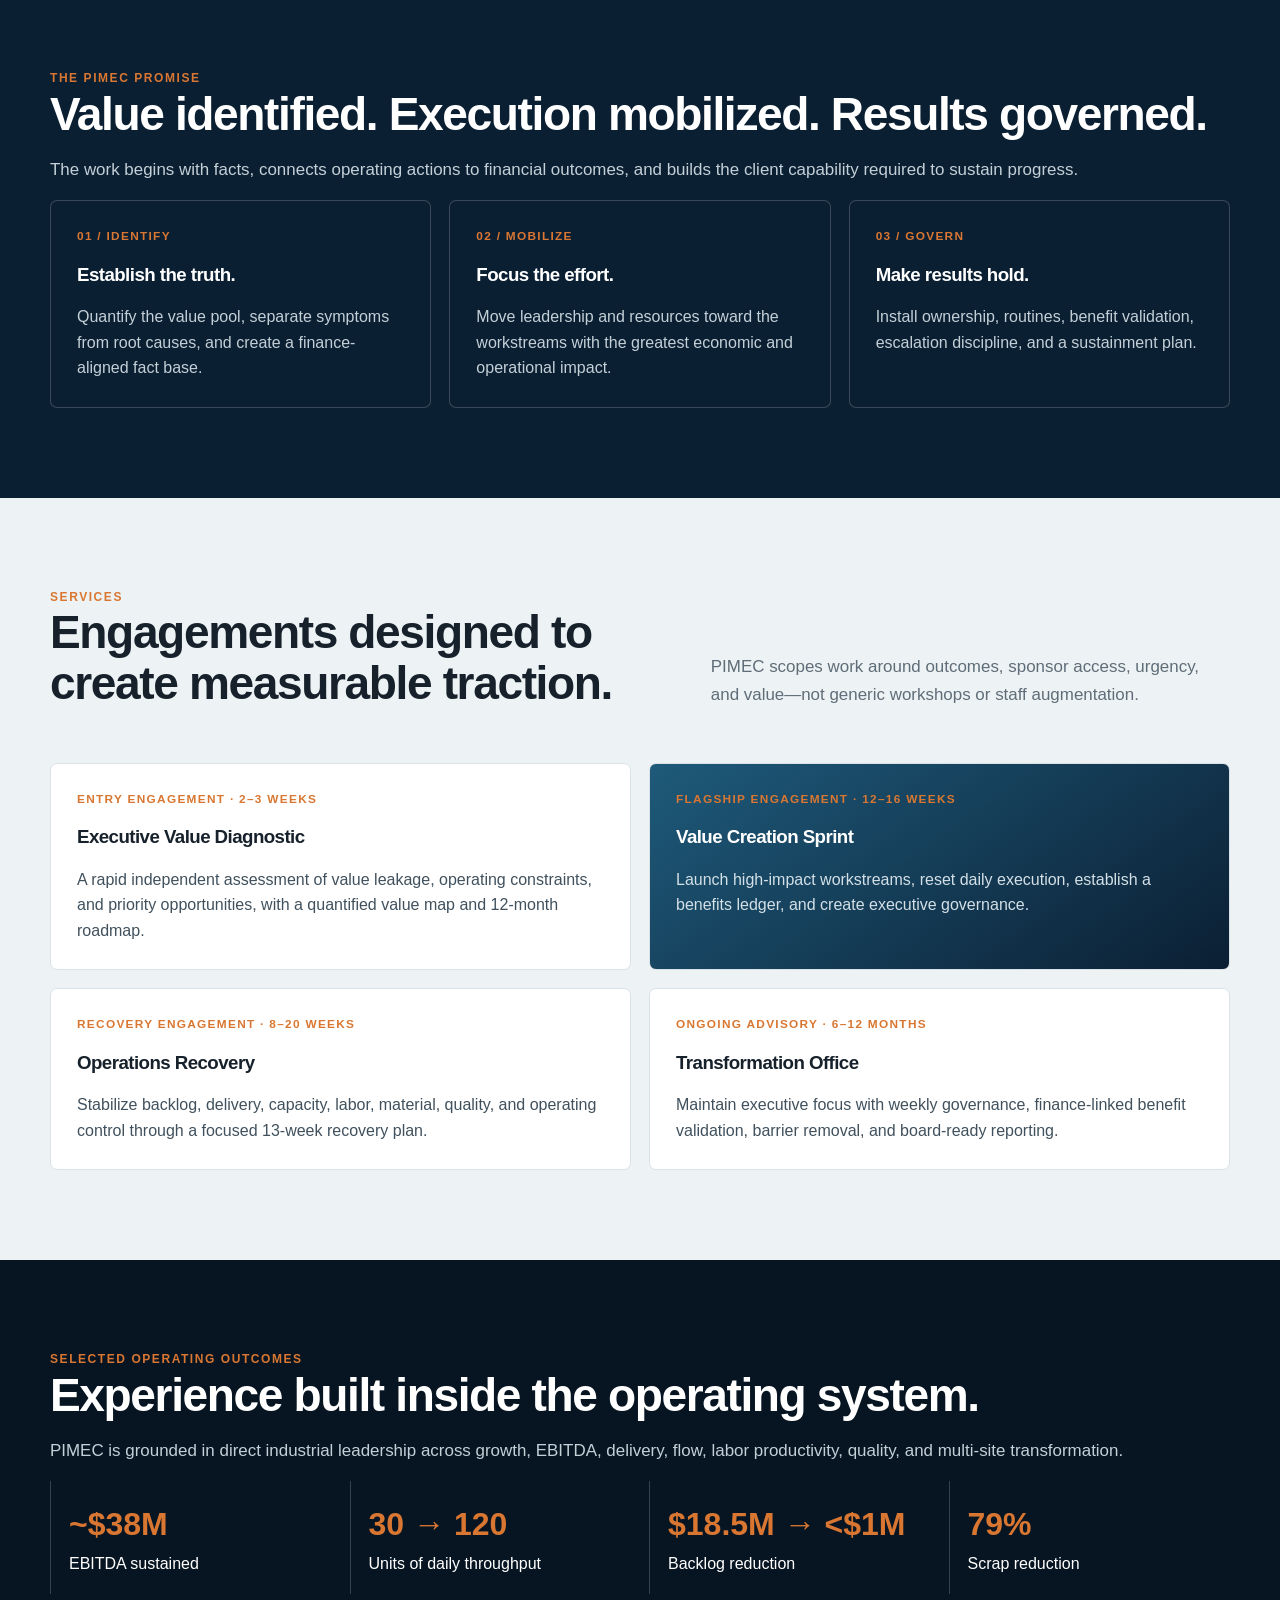
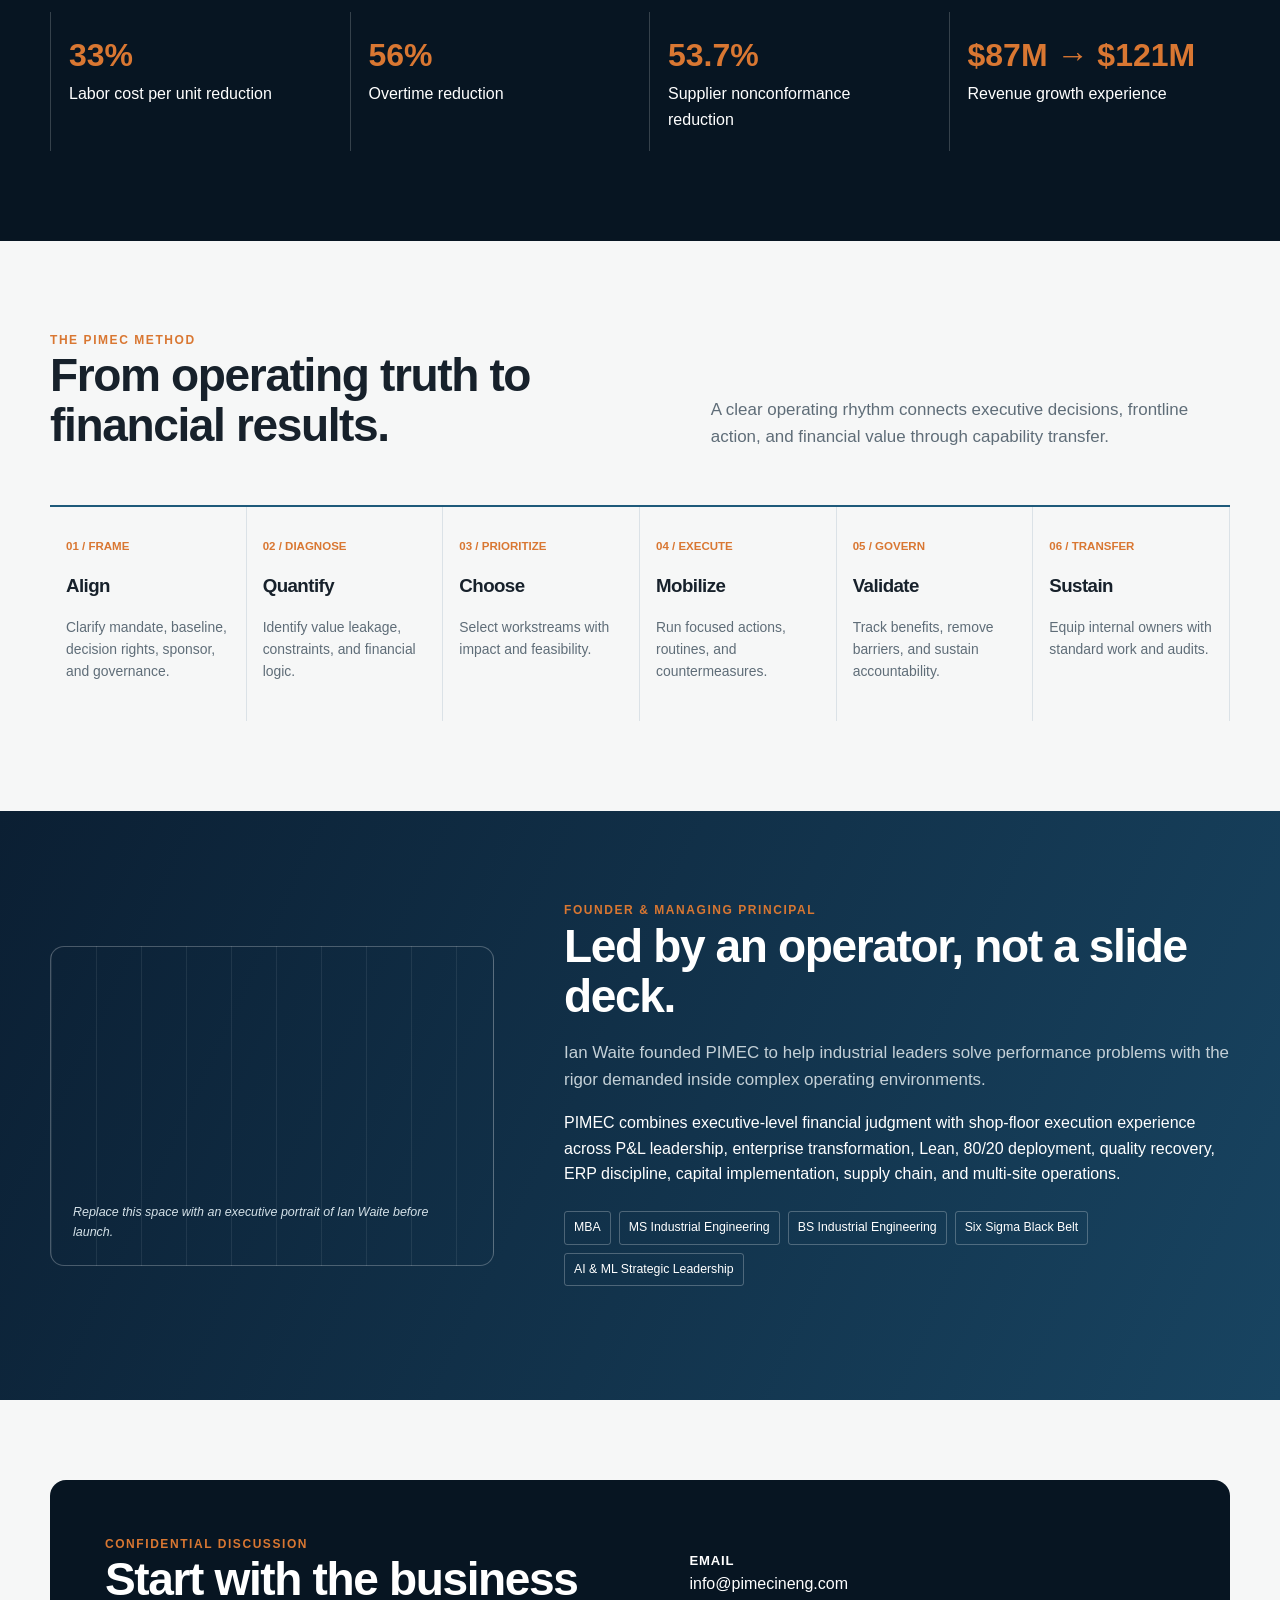
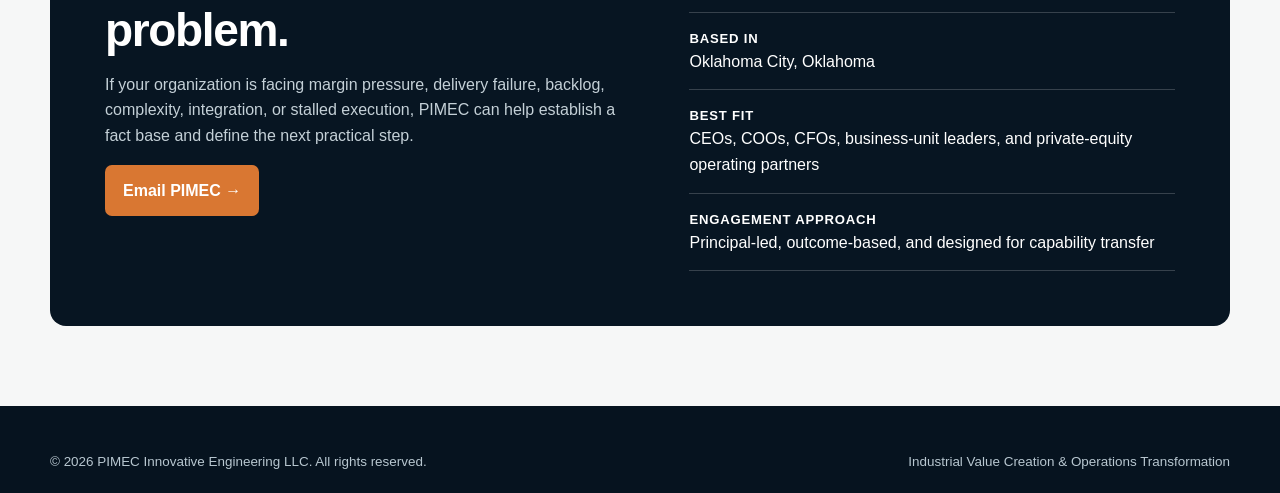
==== commit f1db6958: "Link public site to protected Consultant portal" ====
--- a/index.html
+++ b/index.html
@@ -1 +1 @@
-<!doctype html><html lang="en"><head><meta charset="utf-8"><meta name="viewport" content="width=device-width,initial-scale=1"><meta name="description" content="PIMEC Innovative Engineering LLC helps industrial leaders turn operational complexity into measurable EBITDA, cash, delivery, and growth improvement."><meta name="theme-color" content="#0b1f33"><meta property="og:title" content="PIMEC | Industrial Value Creation & Operations Transformation"><meta property="og:description" content="Principal-led advisory for industrial value creation, operations recovery, and transformation execution."><meta property="og:type" content="website"><meta property="og:url" content="https://www.pimecineng.com/"><link rel="canonical" href="https://www.pimecineng.com/"><title>PIMEC | Industrial Value Creation & Operations Transformation</title><style>:root{--navy:#0b1f33;--deep:#071522;--steel:#1e5a7a;--copper:#d97732;--ink:#17212b;--muted:#5f6d78;--line:#dbe2e7;--paper:#f6f7f7;--white:#fff;--max:1180px}*{box-sizing:border-box}html{scroll-behavior:smooth}body{margin:0;color:var(--ink);background:var(--paper);font-family:Inter,Arial,sans-serif;line-height:1.6}a{color:inherit;text-decoration:none}.container{width:min(calc(100% - 40px),var(--max));margin:auto}.top{background:var(--deep);color:#b8c8d2;font-size:.78rem;text-align:center;padding:8px}.header{position:sticky;top:0;z-index:10;background:#fff;border-bottom:1px solid var(--line)}.nav{min-height:80px;display:flex;align-items:center;justify-content:space-between;gap:24px}.brand{font-weight:900;letter-spacing:.08em;font-size:1.55rem;color:var(--navy)}.brand small{display:block;color:var(--steel);font-size:.56rem;letter-spacing:.12em}.links{display:flex;gap:20px;font-size:.9rem;font-weight:700;color:#344553}.links a:hover{color:var(--copper)}.button{display:inline-block;background:var(--copper);color:#fff;border-radius:7px;padding:13px 18px;font-weight:800}.hero{color:#fff;background:radial-gradient(circle at 78% 10%,#285f7d,var(--navy) 42%,var(--deep));padding:110px 0 45px}.eyebrow{color:var(--copper);font-weight:900;font-size:.75rem;letter-spacing:.13em;text-transform:uppercase}h1,h2,h3{line-height:1.1;letter-spacing:-.03em}h1{font-size:clamp(2.6rem,5.5vw,5rem);max-width:900px;margin:14px 0 22px}h2{font-size:clamp(2rem,3.6vw,3.2rem);margin:0 0 16px}.lead{font-size:1.16rem;max-width:740px;color:#d3dde4}.actions{display:flex;gap:12px;flex-wrap:wrap;margin-top:30px}.outline{background:transparent;border:1px solid rgba(255,255,255,.5)}.metrics{display:grid;grid-template-columns:repeat(5,1fr);margin-top:60px;border-top:1px solid #ffffff40}.metric{padding:16px;border-right:1px solid #ffffff30}.metric strong{font-size:1.35rem;display:block}.metric span{font-size:.78rem;color:#c1cdd4}section{padding:90px 0}.heading{display:grid;grid-template-columns:1fr .85fr;gap:50px;align-items:end;margin-bottom:38px}.muted{color:var(--muted);font-size:1.06rem}.grid{display:grid;gap:18px}.problems{grid-template-columns:repeat(3,1fr)}.card{background:#fff;border:1px solid var(--line);padding:26px;border-radius:7px}.card p{color:#40515d;margin-bottom:0}.number{color:var(--copper);font-size:.75rem;font-weight:900}.promise{background:var(--navy);color:#fff}.promise .muted{color:#c4d0d7}.three{grid-template-columns:repeat(3,1fr)}.promise .card{background:var(--navy);border-color:#ffffff30}.promise .card p{color:#c4d0d7}.services{background:#edf2f4}.two{grid-template-columns:repeat(2,1fr)}.featured{background:linear-gradient(145deg,#1e5a7a,#0b1f33);color:#fff}.featured p{color:#d3e0e7}.label{color:var(--copper);font-size:.74rem;font-weight:900;letter-spacing:.11em;text-transform:uppercase}.results{background:var(--deep);color:#fff}.results .muted{color:#c4d0d7}.four{grid-template-columns:repeat(4,1fr)}.result{border-left:1px solid #ffffff30;padding:18px}.result strong{display:block;color:var(--copper);font-size:2rem}.method{display:grid;grid-template-columns:repeat(6,1fr);border-top:2px solid var(--steel)}.step{padding:25px 16px;border-right:1px solid var(--line)}.step span{color:var(--copper);font-size:.72rem;font-weight:900}.step p{color:var(--muted);font-size:.87rem}.about{background:linear-gradient(115deg,var(--navy),#184461);color:#fff}.about-grid{display:grid;grid-template-columns:.8fr 1.2fr;gap:70px;align-items:center}.portrait{min-height:320px;border:1px solid #ffffff40;border-radius:14px;padding:22px;display:flex;align-items:end;background:repeating-linear-gradient(90deg,#ffffff14 0 1px,transparent 1px 45px);color:#d4e1e8;font-size:.78rem;font-style:italic}.about .muted{color:#c4d0d7}.tags{display:flex;flex-wrap:wrap;gap:8px;margin:24px 0}.tag{border:1px solid #ffffff40;padding:6px 9px;font-size:.77rem;border-radius:3px}.contact{padding:80px 0}.contactbox{padding:55px;background:var(--deep);color:#fff;border-radius:16px;display:grid;grid-template-columns:1fr .9fr;gap:45px}.contactbox p{color:#c4d0d7}.contactlist div{padding:15px 0;border-bottom:1px solid #ffffff30}.contactlist strong{display:block;font-size:.82rem;text-transform:uppercase;letter-spacing:.06em}footer{background:#06131f;color:#b8c7d0;padding:45px 0 20px}.foot{display:flex;justify-content:space-between;gap:20px;flex-wrap:wrap;font-size:.84rem}@media(max-width:850px){.links{display:none}.metrics,.problems,.four{grid-template-columns:repeat(2,1fr)}.heading,.about-grid,.contactbox{grid-template-columns:1fr}.three,.two{grid-template-columns:1fr}.method{grid-template-columns:repeat(3,1fr)}}@media(max-width:560px){.container{width:min(calc(100% - 28px),var(--max))}.metrics,.problems,.four,.method{grid-template-columns:1fr}.hero{padding-top:75px}.metric{border-bottom:1px solid #ffffff30}section{padding:65px 0}.contactbox{padding:30px}}</style></head><body><div class="top">Principal-led advisory for industrial businesses facing a performance inflection point.</div><header class="header"><div class="container nav"><a class="brand" href="#top">PIMEC<small>Innovative Engineering LLC</small></a><nav class="links"><a href="#services">Services</a><a href="#method">Method</a><a href="#results">Results</a><a href="#about">About</a><a href="#contact">Contact</a></nav><a class="button" href="#contact">Request a Confidential Discussion</a></div></header><main id="top"><section class="hero"><div class="container"><div class="eyebrow">Industrial Value Creation & Operations Transformation</div><h1>Make operations perform like the investment thesis.</h1><p class="lead">PIMEC helps industrial leaders turn operational complexity into measurable EBITDA improvement, cash release, stronger delivery performance, and sustainable growth.</p><div class="actions"><a class="button" href="#contact">Request a Confidential Discussion →</a><a class="button outline" href="#method">Explore the PIMEC Method</a></div><div class="metrics"><div class="metric"><strong>$105M</strong><span>P&L leadership experience</span></div><div class="metric"><strong>$120M+</strong><span>Transformation platform scale</span></div><div class="metric"><strong>$10M+</strong><span>Validated savings delivered</span></div><div class="metric"><strong>8 points</strong><span>EBITDA margin improvement</span></div><div class="metric"><strong>32% → 89%</strong><span>On-time delivery improvement</span></div></div></div></section><section><div class="container"><div class="heading"><div><div class="eyebrow">The operating challenge</div><h2>When the problem is bigger than one department.</h2></div><p class="muted">PIMEC works at the intersection of commercial priorities, operations, supply chain, engineering, quality, finance, and frontline execution.</p></div><div class="grid problems"><article class="card"><span class="number">01</span><h3>Margin pressure without clarity</h3><p>EBITDA is below plan, yet leadership cannot isolate leakage by customer, product, site, or process.</p></article><article class="card"><span class="number">02</span><h3>Backlog becomes the system</h3><p>Expediting, overtime, and reactive decisions replace credible demand, capacity, material, and labor planning.</p></article><article class="card"><span class="number">03</span><h3>Improvement without realization</h3><p>Lean activity is visible, but ownership, financial validation, closure discipline, and management cadence are weak.</p></article><article class="card"><span class="number">04</span><h3>Transformation without a roadmap</h3><p>An acquisition, integration, footprint move, or transition lacks executable operating discipline.</p></article><article class="card"><span class="number">05</span><h3>Operating data cannot be trusted</h3><p>ERP workarounds, routing errors, inventory inaccuracies, and unclear KPI ownership undermine decisions.</p></article><article class="card"><span class="number">06</span><h3>Pressure demands action</h3><p>Leaders need an independent fact base and accountable execution—not another generic initiative.</p></article></div></div></section><section class="promise"><div class="container"><div class="eyebrow">The PIMEC promise</div><h2>Value identified. Execution mobilized. Results governed.</h2><p class="muted">The work begins with facts, connects operating actions to financial outcomes, and builds the client capability required to sustain progress.</p><div class="grid three"><article class="card"><div class="label">01 / Identify</div><h3>Establish the truth.</h3><p>Quantify the value pool, separate symptoms from root causes, and create a finance-aligned fact base.</p></article><article class="card"><div class="label">02 / Mobilize</div><h3>Focus the effort.</h3><p>Move leadership and resources toward the workstreams with the greatest economic and operational impact.</p></article><article class="card"><div class="label">03 / Govern</div><h3>Make results hold.</h3><p>Install ownership, routines, benefit validation, escalation discipline, and a sustainment plan.</p></article></div></div></section><section class="services" id="services"><div class="container"><div class="heading"><div><div class="eyebrow">Services</div><h2>Engagements designed to create measurable traction.</h2></div><p class="muted">PIMEC scopes work around outcomes, sponsor access, urgency, and value—not generic workshops or staff augmentation.</p></div><div class="grid two"><article class="card"><div class="label">Entry engagement · 2–3 weeks</div><h3>Executive Value Diagnostic</h3><p>A rapid independent assessment of value leakage, operating constraints, and priority opportunities, with a quantified value map and 12-month roadmap.</p></article><article class="card featured"><div class="label">Flagship engagement · 12–16 weeks</div><h3>Value Creation Sprint</h3><p>Launch high-impact workstreams, reset daily execution, establish a benefits ledger, and create executive governance.</p></article><article class="card"><div class="label">Recovery engagement · 8–20 weeks</div><h3>Operations Recovery</h3><p>Stabilize backlog, delivery, capacity, labor, material, quality, and operating control through a focused 13-week recovery plan.</p></article><article class="card"><div class="label">Ongoing advisory · 6–12 months</div><h3>Transformation Office</h3><p>Maintain executive focus with weekly governance, finance-linked benefit validation, barrier removal, and board-ready reporting.</p></article></div></div></section><section class="results" id="results"><div class="container"><div class="eyebrow">Selected operating outcomes</div><h2>Experience built inside the operating system.</h2><p class="muted">PIMEC is grounded in direct industrial leadership across growth, EBITDA, delivery, flow, labor productivity, quality, and multi-site transformation.</p><div class="grid four"><div class="result"><strong>~$38M</strong><span>EBITDA sustained</span></div><div class="result"><strong>30 → 120</strong><span>Units of daily throughput</span></div><div class="result"><strong>$18.5M → &lt;$1M</strong><span>Backlog reduction</span></div><div class="result"><strong>79%</strong><span>Scrap reduction</span></div><div class="result"><strong>33%</strong><span>Labor cost per unit reduction</span></div><div class="result"><strong>56%</strong><span>Overtime reduction</span></div><div class="result"><strong>53.7%</strong><span>Supplier nonconformance reduction</span></div><div class="result"><strong>$87M → $121M</strong><span>Revenue growth experience</span></div></div></div></section><section id="method"><div class="container"><div class="heading"><div><div class="eyebrow">The PIMEC method</div><h2>From operating truth to financial results.</h2></div><p class="muted">A clear operating rhythm connects executive decisions, frontline action, and financial value through capability transfer.</p></div><div class="method"><article class="step"><span>01 / FRAME</span><h3>Align</h3><p>Clarify mandate, baseline, decision rights, sponsor, and governance.</p></article><article class="step"><span>02 / DIAGNOSE</span><h3>Quantify</h3><p>Identify value leakage, constraints, and financial logic.</p></article><article class="step"><span>03 / PRIORITIZE</span><h3>Choose</h3><p>Select workstreams with impact and feasibility.</p></article><article class="step"><span>04 / EXECUTE</span><h3>Mobilize</h3><p>Run focused actions, routines, and countermeasures.</p></article><article class="step"><span>05 / GOVERN</span><h3>Validate</h3><p>Track benefits, remove barriers, and sustain accountability.</p></article><article class="step"><span>06 / TRANSFER</span><h3>Sustain</h3><p>Equip internal owners with standard work and audits.</p></article></div></div></section><section class="about" id="about"><div class="container about-grid"><div class="portrait">Replace this space with an executive portrait of Ian Waite before launch.</div><div><div class="eyebrow">Founder & Managing Principal</div><h2>Led by an operator, not a slide deck.</h2><p class="muted">Ian Waite founded PIMEC to help industrial leaders solve performance problems with the rigor demanded inside complex operating environments.</p><p>PIMEC combines executive-level financial judgment with shop-floor execution experience across P&L leadership, enterprise transformation, Lean, 80/20 deployment, quality recovery, ERP discipline, capital implementation, supply chain, and multi-site operations.</p><div class="tags"><span class="tag">MBA</span><span class="tag">MS Industrial Engineering</span><span class="tag">BS Industrial Engineering</span><span class="tag">Six Sigma Black Belt</span><span class="tag">AI & ML Strategic Leadership</span></div></div></div></section><section class="contact" id="contact"><div class="container"><div class="contactbox"><div><div class="eyebrow">Confidential discussion</div><h2>Start with the business problem.</h2><p>If your organization is facing margin pressure, delivery failure, backlog, complexity, integration, or stalled execution, PIMEC can help establish a fact base and define the next practical step.</p><a class="button" href="mailto:info@pimecineng.com?subject=Confidential%20PIMEC%20Discussion">Email PIMEC →</a></div><div class="contactlist"><div><strong>Email</strong><a href="mailto:info@pimecineng.com">info@pimecineng.com</a></div><div><strong>Based in</strong>Oklahoma City, Oklahoma</div><div><strong>Best fit</strong>CEOs, COOs, CFOs, business-unit leaders, and private-equity operating partners</div><div><strong>Engagement approach</strong>Principal-led, outcome-based, and designed for capability transfer</div></div></div></div></section></main><footer><div class="container foot"><span>© 2026 PIMEC Innovative Engineering LLC. All rights reserved.</span><span>Industrial Value Creation & Operations Transformation</span></div></footer></body></html>+<!doctype html><html lang="en"><head><meta charset="utf-8"><meta name="viewport" content="width=device-width,initial-scale=1"><meta name="description" content="PIMEC Innovative Engineering LLC helps industrial leaders turn operational complexity into measurable EBITDA, cash, delivery, and growth improvement."><meta name="theme-color" content="#0b1f33"><meta property="og:title" content="PIMEC | Industrial Value Creation & Operations Transformation"><meta property="og:description" content="Principal-led advisory for industrial value creation, operations recovery, and transformation execution."><meta property="og:type" content="website"><meta property="og:url" content="https://www.pimecineng.com/"><link rel="canonical" href="https://www.pimecineng.com/"><title>PIMEC | Industrial Value Creation & Operations Transformation</title><style>:root{--navy:#0b1f33;--deep:#071522;--steel:#1e5a7a;--copper:#d97732;--ink:#17212b;--muted:#5f6d78;--line:#dbe2e7;--paper:#f6f7f7;--white:#fff;--max:1180px}*{box-sizing:border-box}html{scroll-behavior:smooth}body{margin:0;color:var(--ink);background:var(--paper);font-family:Inter,Arial,sans-serif;line-height:1.6}a{color:inherit;text-decoration:none}.container{width:min(calc(100% - 40px),var(--max));margin:auto}.top{background:var(--deep);color:#b8c8d2;font-size:.78rem;text-align:center;padding:8px}.header{position:sticky;top:0;z-index:10;background:#fff;border-bottom:1px solid var(--line)}.nav{min-height:80px;display:flex;align-items:center;justify-content:space-between;gap:24px}.brand{font-weight:900;letter-spacing:.08em;font-size:1.55rem;color:var(--navy)}.brand small{display:block;color:var(--steel);font-size:.56rem;letter-spacing:.12em}.links{display:flex;gap:20px;font-size:.9rem;font-weight:700;color:#344553}.links a:hover{color:var(--copper)}.button{display:inline-block;background:var(--copper);color:#fff;border-radius:7px;padding:13px 18px;font-weight:800}.hero{color:#fff;background:radial-gradient(circle at 78% 10%,#285f7d,var(--navy) 42%,var(--deep));padding:110px 0 45px}.eyebrow{color:var(--copper);font-weight:900;font-size:.75rem;letter-spacing:.13em;text-transform:uppercase}h1,h2,h3{line-height:1.1;letter-spacing:-.03em}h1{font-size:clamp(2.6rem,5.5vw,5rem);max-width:900px;margin:14px 0 22px}h2{font-size:clamp(2rem,3.6vw,3.2rem);margin:0 0 16px}.lead{font-size:1.16rem;max-width:740px;color:#d3dde4}.actions{display:flex;gap:12px;flex-wrap:wrap;margin-top:30px}.outline{background:transparent;border:1px solid rgba(255,255,255,.5)}.metrics{display:grid;grid-template-columns:repeat(5,1fr);margin-top:60px;border-top:1px solid #ffffff40}.metric{padding:16px;border-right:1px solid #ffffff30}.metric strong{font-size:1.35rem;display:block}.metric span{font-size:.78rem;color:#c1cdd4}section{padding:90px 0}.heading{display:grid;grid-template-columns:1fr .85fr;gap:50px;align-items:end;margin-bottom:38px}.muted{color:var(--muted);font-size:1.06rem}.grid{display:grid;gap:18px}.problems{grid-template-columns:repeat(3,1fr)}.card{background:#fff;border:1px solid var(--line);padding:26px;border-radius:7px}.card p{color:#40515d;margin-bottom:0}.number{color:var(--copper);font-size:.75rem;font-weight:900}.promise{background:var(--navy);color:#fff}.promise .muted{color:#c4d0d7}.three{grid-template-columns:repeat(3,1fr)}.promise .card{background:var(--navy);border-color:#ffffff30}.promise .card p{color:#c4d0d7}.services{background:#edf2f4}.two{grid-template-columns:repeat(2,1fr)}.featured{background:linear-gradient(145deg,#1e5a7a,#0b1f33);color:#fff}.featured p{color:#d3e0e7}.label{color:var(--copper);font-size:.74rem;font-weight:900;letter-spacing:.11em;text-transform:uppercase}.results{background:var(--deep);color:#fff}.results .muted{color:#c4d0d7}.four{grid-template-columns:repeat(4,1fr)}.result{border-left:1px solid #ffffff30;padding:18px}.result strong{display:block;color:var(--copper);font-size:2rem}.method{display:grid;grid-template-columns:repeat(6,1fr);border-top:2px solid var(--steel)}.step{padding:25px 16px;border-right:1px solid var(--line)}.step span{color:var(--copper);font-size:.72rem;font-weight:900}.step p{color:var(--muted);font-size:.87rem}.about{background:linear-gradient(115deg,var(--navy),#184461);color:#fff}.about-grid{display:grid;grid-template-columns:.8fr 1.2fr;gap:70px;align-items:center}.portrait{min-height:320px;border:1px solid #ffffff40;border-radius:14px;padding:22px;display:flex;align-items:end;background:repeating-linear-gradient(90deg,#ffffff14 0 1px,transparent 1px 45px);color:#d4e1e8;font-size:.78rem;font-style:italic}.about .muted{color:#c4d0d7}.tags{display:flex;flex-wrap:wrap;gap:8px;margin:24px 0}.tag{border:1px solid #ffffff40;padding:6px 9px;font-size:.77rem;border-radius:3px}.contact{padding:80px 0}.contactbox{padding:55px;background:var(--deep);color:#fff;border-radius:16px;display:grid;grid-template-columns:1fr .9fr;gap:45px}.contactbox p{color:#c4d0d7}.contactlist div{padding:15px 0;border-bottom:1px solid #ffffff30}.contactlist strong{display:block;font-size:.82rem;text-transform:uppercase;letter-spacing:.06em}footer{background:#06131f;color:#b8c7d0;padding:45px 0 20px}.foot{display:flex;justify-content:space-between;gap:20px;flex-wrap:wrap;font-size:.84rem}@media(max-width:850px){.links{display:none}.metrics,.problems,.four{grid-template-columns:repeat(2,1fr)}.heading,.about-grid,.contactbox{grid-template-columns:1fr}.three,.two{grid-template-columns:1fr}.method{grid-template-columns:repeat(3,1fr)}}@media(max-width:560px){.container{width:min(calc(100% - 28px),var(--max))}.metrics,.problems,.four,.method{grid-template-columns:1fr}.hero{padding-top:75px}.metric{border-bottom:1px solid #ffffff30}section{padding:65px 0}.contactbox{padding:30px}}</style></head><body><div class="top">Principal-led advisory for industrial businesses facing a performance inflection point.</div><header class="header"><div class="container nav"><a class="brand" href="#top">PIMEC<small>Innovative Engineering LLC</small></a><nav class="links"><a href="#services">Services</a><a href="#method">Method</a><a href="#results">Results</a><a href="#about">About</a><a href="https://consultant.pimecineng.com/consultant" rel="noopener">Consultant Portal</a><a href="#contact">Contact</a></nav><a class="button" href="#contact">Request a Confidential Discussion</a></div></header><main id="top"><section class="hero"><div class="container"><div class="eyebrow">Industrial Value Creation & Operations Transformation</div><h1>Make operations perform like the investment thesis.</h1><p class="lead">PIMEC helps industrial leaders turn operational complexity into measurable EBITDA improvement, cash release, stronger delivery performance, and sustainable growth.</p><div class="actions"><a class="button" href="#contact">Request a Confidential Discussion →</a><a class="button outline" href="#method">Explore the PIMEC Method</a></div><div class="metrics"><div class="metric"><strong>$105M</strong><span>P&L leadership experience</span></div><div class="metric"><strong>$120M+</strong><span>Transformation platform scale</span></div><div class="metric"><strong>$10M+</strong><span>Validated savings delivered</span></div><div class="metric"><strong>8 points</strong><span>EBITDA margin improvement</span></div><div class="metric"><strong>32% → 89%</strong><span>On-time delivery improvement</span></div></div></div></section><section><div class="container"><div class="heading"><div><div class="eyebrow">The operating challenge</div><h2>When the problem is bigger than one department.</h2></div><p class="muted">PIMEC works at the intersection of commercial priorities, operations, supply chain, engineering, quality, finance, and frontline execution.</p></div><div class="grid problems"><article class="card"><span class="number">01</span><h3>Margin pressure without clarity</h3><p>EBITDA is below plan, yet leadership cannot isolate leakage by customer, product, site, or process.</p></article><article class="card"><span class="number">02</span><h3>Backlog becomes the system</h3><p>Expediting, overtime, and reactive decisions replace credible demand, capacity, material, and labor planning.</p></article><article class="card"><span class="number">03</span><h3>Improvement without realization</h3><p>Lean activity is visible, but ownership, financial validation, closure discipline, and management cadence are weak.</p></article><article class="card"><span class="number">04</span><h3>Transformation without a roadmap</h3><p>An acquisition, integration, footprint move, or transition lacks executable operating discipline.</p></article><article class="card"><span class="number">05</span><h3>Operating data cannot be trusted</h3><p>ERP workarounds, routing errors, inventory inaccuracies, and unclear KPI ownership undermine decisions.</p></article><article class="card"><span class="number">06</span><h3>Pressure demands action</h3><p>Leaders need an independent fact base and accountable execution—not another generic initiative.</p></article></div></div></section><section class="promise"><div class="container"><div class="eyebrow">The PIMEC promise</div><h2>Value identified. Execution mobilized. Results governed.</h2><p class="muted">The work begins with facts, connects operating actions to financial outcomes, and builds the client capability required to sustain progress.</p><div class="grid three"><article class="card"><div class="label">01 / Identify</div><h3>Establish the truth.</h3><p>Quantify the value pool, separate symptoms from root causes, and create a finance-aligned fact base.</p></article><article class="card"><div class="label">02 / Mobilize</div><h3>Focus the effort.</h3><p>Move leadership and resources toward the workstreams with the greatest economic and operational impact.</p></article><article class="card"><div class="label">03 / Govern</div><h3>Make results hold.</h3><p>Install ownership, routines, benefit validation, escalation discipline, and a sustainment plan.</p></article></div></div></section><section class="services" id="services"><div class="container"><div class="heading"><div><div class="eyebrow">Services</div><h2>Engagements designed to create measurable traction.</h2></div><p class="muted">PIMEC scopes work around outcomes, sponsor access, urgency, and value—not generic workshops or staff augmentation.</p></div><div class="grid two"><article class="card"><div class="label">Entry engagement · 2–3 weeks</div><h3>Executive Value Diagnostic</h3><p>A rapid independent assessment of value leakage, operating constraints, and priority opportunities, with a quantified value map and 12-month roadmap.</p></article><article class="card featured"><div class="label">Flagship engagement · 12–16 weeks</div><h3>Value Creation Sprint</h3><p>Launch high-impact workstreams, reset daily execution, establish a benefits ledger, and create executive governance.</p></article><article class="card"><div class="label">Recovery engagement · 8–20 weeks</div><h3>Operations Recovery</h3><p>Stabilize backlog, delivery, capacity, labor, material, quality, and operating control through a focused 13-week recovery plan.</p></article><article class="card"><div class="label">Ongoing advisory · 6–12 months</div><h3>Transformation Office</h3><p>Maintain executive focus with weekly governance, finance-linked benefit validation, barrier removal, and board-ready reporting.</p></article></div></div></section><section class="results" id="results"><div class="container"><div class="eyebrow">Selected operating outcomes</div><h2>Experience built inside the operating system.</h2><p class="muted">PIMEC is grounded in direct industrial leadership across growth, EBITDA, delivery, flow, labor productivity, quality, and multi-site transformation.</p><div class="grid four"><div class="result"><strong>~$38M</strong><span>EBITDA sustained</span></div><div class="result"><strong>30 → 120</strong><span>Units of daily throughput</span></div><div class="result"><strong>$18.5M → &lt;$1M</strong><span>Backlog reduction</span></div><div class="result"><strong>79%</strong><span>Scrap reduction</span></div><div class="result"><strong>33%</strong><span>Labor cost per unit reduction</span></div><div class="result"><strong>56%</strong><span>Overtime reduction</span></div><div class="result"><strong>53.7%</strong><span>Supplier nonconformance reduction</span></div><div class="result"><strong>$87M → $121M</strong><span>Revenue growth experience</span></div></div></div></section><section id="method"><div class="container"><div class="heading"><div><div class="eyebrow">The PIMEC method</div><h2>From operating truth to financial results.</h2></div><p class="muted">A clear operating rhythm connects executive decisions, frontline action, and financial value through capability transfer.</p></div><div class="method"><article class="step"><span>01 / FRAME</span><h3>Align</h3><p>Clarify mandate, baseline, decision rights, sponsor, and governance.</p></article><article class="step"><span>02 / DIAGNOSE</span><h3>Quantify</h3><p>Identify value leakage, constraints, and financial logic.</p></article><article class="step"><span>03 / PRIORITIZE</span><h3>Choose</h3><p>Select workstreams with impact and feasibility.</p></article><article class="step"><span>04 / EXECUTE</span><h3>Mobilize</h3><p>Run focused actions, routines, and countermeasures.</p></article><article class="step"><span>05 / GOVERN</span><h3>Validate</h3><p>Track benefits, remove barriers, and sustain accountability.</p></article><article class="step"><span>06 / TRANSFER</span><h3>Sustain</h3><p>Equip internal owners with standard work and audits.</p></article></div></div></section><section class="about" id="about"><div class="container about-grid"><div class="portrait">Replace this space with an executive portrait of Ian Waite before launch.</div><div><div class="eyebrow">Founder & Managing Principal</div><h2>Led by an operator, not a slide deck.</h2><p class="muted">Ian Waite founded PIMEC to help industrial leaders solve performance problems with the rigor demanded inside complex operating environments.</p><p>PIMEC combines executive-level financial judgment with shop-floor execution experience across P&L leadership, enterprise transformation, Lean, 80/20 deployment, quality recovery, ERP discipline, capital implementation, supply chain, and multi-site operations.</p><div class="tags"><span class="tag">MBA</span><span class="tag">MS Industrial Engineering</span><span class="tag">BS Industrial Engineering</span><span class="tag">Six Sigma Black Belt</span><span class="tag">AI & ML Strategic Leadership</span></div></div></div></section><section class="contact" id="contact"><div class="container"><div class="contactbox"><div><div class="eyebrow">Confidential discussion</div><h2>Start with the business problem.</h2><p>If your organization is facing margin pressure, delivery failure, backlog, complexity, integration, or stalled execution, PIMEC can help establish a fact base and define the next practical step.</p><a class="button" href="mailto:info@pimecineng.com?subject=Confidential%20PIMEC%20Discussion">Email PIMEC →</a></div><div class="contactlist"><div><strong>Email</strong><a href="mailto:info@pimecineng.com">info@pimecineng.com</a></div><div><strong>Based in</strong>Oklahoma City, Oklahoma</div><div><strong>Best fit</strong>CEOs, COOs, CFOs, business-unit leaders, and private-equity operating partners</div><div><strong>Engagement approach</strong>Principal-led, outcome-based, and designed for capability transfer</div></div></div></div></section></main><footer><div class="container foot"><span>© 2026 PIMEC Innovative Engineering LLC. All rights reserved.</span><span>Industrial Value Creation & Operations Transformation</span></div></footer></body></html>
